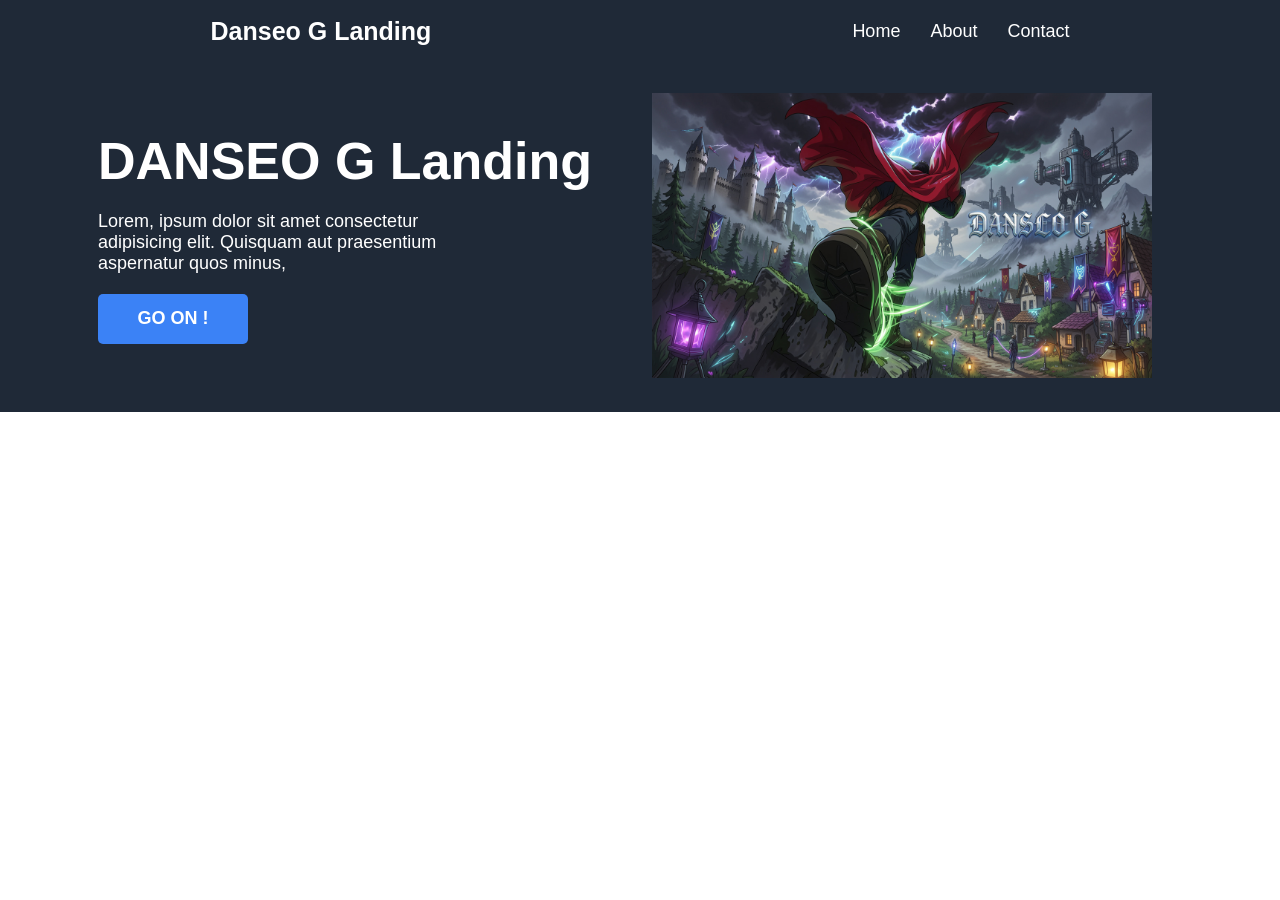
==== index.html @ 507a725f "Set the pages header and hero section Set the pages header and hero section for the landing page of " ====
<!DOCTYPE html>
<html lang="en">
<head>
    <meta charset="UTF-8">
    <meta name="viewport" content="width=device-width, initial-scale=1.0">
    <link rel="stylesheet" href="style.css">
    <title>Danseo G -- By Daniel</title>
</head>
<body>
    <div class="header">
        <h1>Danseo G Landing</h1>
        <ul class="head-links">
            <li><a href="#">Home</a></li>
            <li><a href="#">About</a></li>
            <li><a href="#">Contact</a></li>
        </ul>
    </div>
    <div class="hero">
        <div class="right-section">
            <div class="hero-main-text">DANSEO G Landing</div>
            <p class="hero-text">
                Lorem, ipsum dolor sit amet consectetur adipisicing elit. Quisquam 
                aut praesentium aspernatur quos minus, 
            </p>
            <button class="hero-button">GO ON !</button>
        </div>
        <div class="left-section">
            <img src="images/danseog.png" alt="Danseo G against Time sleeping" id="danseo-hero">
        </div>
    </div>
</body>
</html>
---- style.css ----
/* general padding & margin */

body {
    margin: 0;
    padding: 0;
}

/* header style */
h1 {
    font-size: 25px;
}

h1, a {
    font-family: Roboto, sans-serif;
    color: white;
}

a {
    text-decoration: none;
    font-size: 18px;
    font-weight: 100;
}

.header {
    background-color: #1f2937;
    display: flex;
    justify-content: space-around;
    align-items: center;
}

.head-links {
    display: flex;
    gap: 30px;
    list-style: none;
    margin: 0;
    padding: 0;
}

/* hero section style */

.hero {
    background-color: #1f2937;
    color:white;
    display: flex;
    justify-content: center;
    align-items: center;
    gap: 30px;
}

div.left-section {
    margin: 30px;
    width: 500px;
    height: auto;
}

.right-section {
    display: flex;
    flex-direction: column;
}

img#danseo-hero {
    width: 500px;
    height: auto;
}

.hero-main-text {
    font-size: 52px;
    font-weight: bold;
    font-family: Roboto, sans-serif;
    margin: 0;
}

.hero-text {
    font-size: 18px;
    font-family: Roboto, sans-serif;
    width: 400px;
    margin: 20px 0;
}

button.hero-button {
    width: 150px;
    height: 50px;
    background-color: #3b82f6;
    color: white;
    border: none;
    border-radius: 5px;
    font-size: 18px;
    font-family: Roboto, sans-serif;
    cursor: pointer;
    font-weight: bold;
}
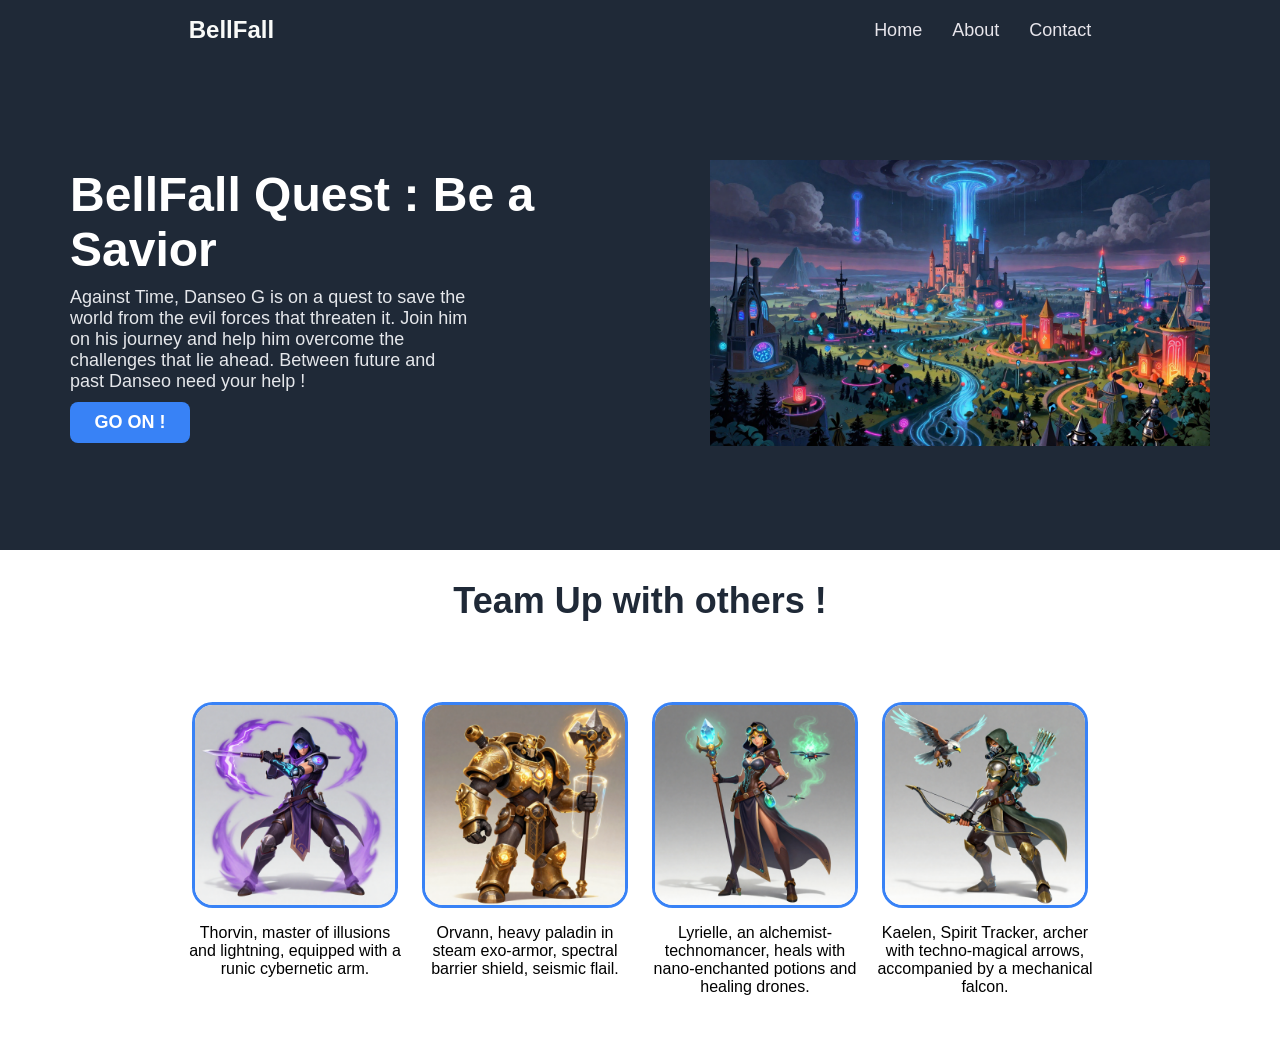
==== commit e0a453e4: "Add Character section to the main page" ====
--- a/index.html
+++ b/index.html
@@ -1,14 +1,16 @@
 <!DOCTYPE html>
 <html lang="en">
+
 <head>
     <meta charset="UTF-8">
     <meta name="viewport" content="width=device-width, initial-scale=1.0">
     <link rel="stylesheet" href="style.css">
-    <title>Danseo G -- By Daniel</title>
+    <title>BellFall</title>
 </head>
+
 <body>
     <div class="header">
-        <h1>Danseo G Landing</h1>
+        <h1>BellFall</h1>
         <ul class="head-links">
             <li><a href="#">Home</a></li>
             <li><a href="#">About</a></li>
@@ -17,16 +19,49 @@
     </div>
     <div class="hero">
         <div class="right-section">
-            <div class="hero-main-text">DANSEO G Landing</div>
+            <div class="hero-main-text">BellFall Quest : Be a Savior</div>
             <p class="hero-text">
-                Lorem, ipsum dolor sit amet consectetur adipisicing elit. Quisquam 
-                aut praesentium aspernatur quos minus, 
+                Against Time, Danseo G is on a quest to save the world from the evil forces that threaten it.
+                Join him on his journey and help him overcome the challenges that lie ahead.
+                Between future and past Danseo need your help !
             </p>
             <button class="hero-button">GO ON !</button>
         </div>
         <div class="left-section">
-            <img src="images/danseog.png" alt="Danseo G against Time sleeping" id="danseo-hero">
+            <img src="images/aethelgard.png" alt="Aethelgard the BellFall hero country" id="country-hero">
+        </div>
+    </div>
+    <div class="info-section-one">
+        <div class="section-one-main-text">
+            Team Up with others !
+        </div>
+        <div class="team-up">
+            <div class="team-card">
+                <img src="images/thorvin.png" alt="Thorvin the main character of the game" class="team-pics">
+                <p class="char-description">
+                    Thorvin, master of illusions and lightning, equipped with a runic cybernetic arm.
+                </p>
+            </div>
+            <div class="team-card">
+                <img src="images/orvann.png" alt="Orvann, The right hand of Thorvin" class="team-pics">
+                <p class="char-description">
+                    Orvann, heavy paladin in steam exo-armor, spectral barrier shield, seismic flail.
+                </p>
+            </div>
+            <div class="team-card">
+                <img src="images/lyrielle.png" alt="Lyrielle, The Enchantress and alchemist" class="team-pics">
+                <p class="char-description">
+                    Lyrielle, an alchemist-technomancer, heals with nano-enchanted potions and healing drones.
+                </p>
+            </div>
+            <div class="team-card">
+                <img src="images/kaelen.png" alt="Kaelen, an Allie of Thorvin" class="team-pics">
+                <p class="char-description">
+                    Kaelen, Spirit Tracker, archer with techno-magical arrows, accompanied by a mechanical falcon.
+                </p>
+            </div>
         </div>
     </div>
 </body>
+
 </html>
--- a/style.css
+++ b/style.css
@@ -4,28 +4,31 @@
 body {
     margin: 0;
     padding: 0;
+    font-family: Roboto, sans-serif;
 }
 
 /* header style */
 h1 {
-    font-size: 25px;
+    font-size: 24px;
+    color: #f9faf8
 }
 
 h1, a {
     font-family: Roboto, sans-serif;
-    color: white;
 }
 
 a {
     text-decoration: none;
     font-size: 18px;
-    font-weight: 100;
+    font-weight: 300;
+    color: #e7e5eb;
 }
 
 .header {
     background-color: #1f2937;
     display: flex;
-    justify-content: space-around;
+    justify-content: center;
+    gap: 600px;
     align-items: center;
 }
 
@@ -45,28 +48,24 @@
     display: flex;
     justify-content: center;
     align-items: center;
-    gap: 30px;
+    gap: 80px;
+    padding: 100px 70px;
 }
 
-div.left-section {
-    margin: 30px;
-    width: 500px;
-    height: auto;
-}
 
 .right-section {
     display: flex;
     flex-direction: column;
 }
 
-img#danseo-hero {
+img#country-hero {
     width: 500px;
     height: auto;
 }
 
 .hero-main-text {
-    font-size: 52px;
-    font-weight: bold;
+    font-size: 48px;
+    font-weight: 900;
     font-family: Roboto, sans-serif;
     margin: 0;
 }
@@ -75,18 +74,61 @@
     font-size: 18px;
     font-family: Roboto, sans-serif;
     width: 400px;
-    margin: 20px 0;
+    margin: 10px 0;
+    color: #e5e7eb
 }
 
 button.hero-button {
-    width: 150px;
-    height: 50px;
-    background-color: #3b82f6;
+    width: 120px;
+    height: auto;
+    padding: 10px;
+    background-color: #3882f6;
     color: white;
     border: none;
-    border-radius: 5px;
+    border-radius: 8px;
     font-size: 18px;
     font-family: Roboto, sans-serif;
     cursor: pointer;
     font-weight: bold;
+    text-align: center;
 }
+
+/* infos section */
+
+.info-section-one {
+    display: flex;
+    flex-direction: column;
+}
+
+.section-one-main-text {
+    font-size: 36px;
+    font-weight: 900;
+    text-align: center;
+    margin: 30px;
+    color:#1f2937;
+}
+
+.team-up {
+    display: flex;
+    justify-content: center;
+    gap: 10px;
+    margin: 50px;
+}
+
+.team-card {
+    width: 220px;
+    display: flex;
+    flex-direction: column;
+    align-items: center;
+}
+
+img.team-pics {
+    width: 200px;
+    height: 200px;
+    border: 3px #3882f6 solid;
+    border-radius: 10%;
+}
+
+p.char-description {
+    text-align: center;
+}
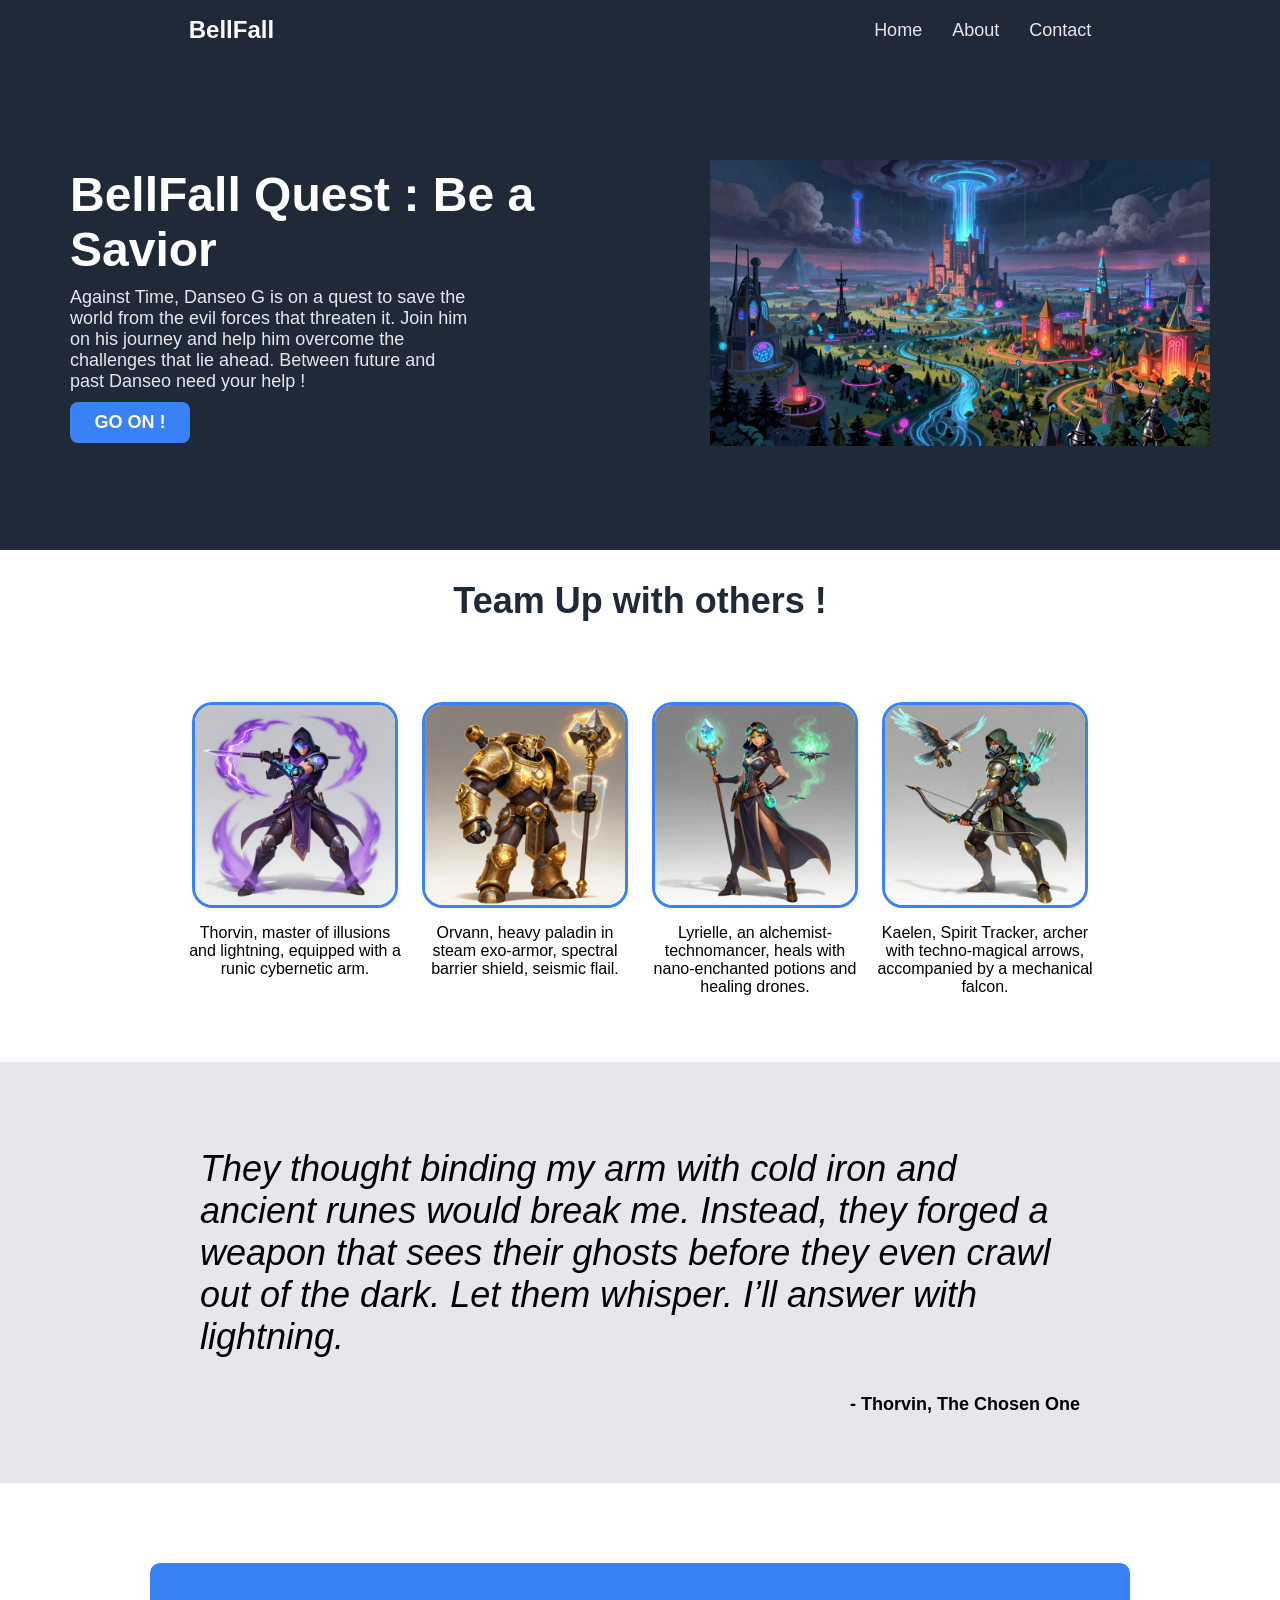
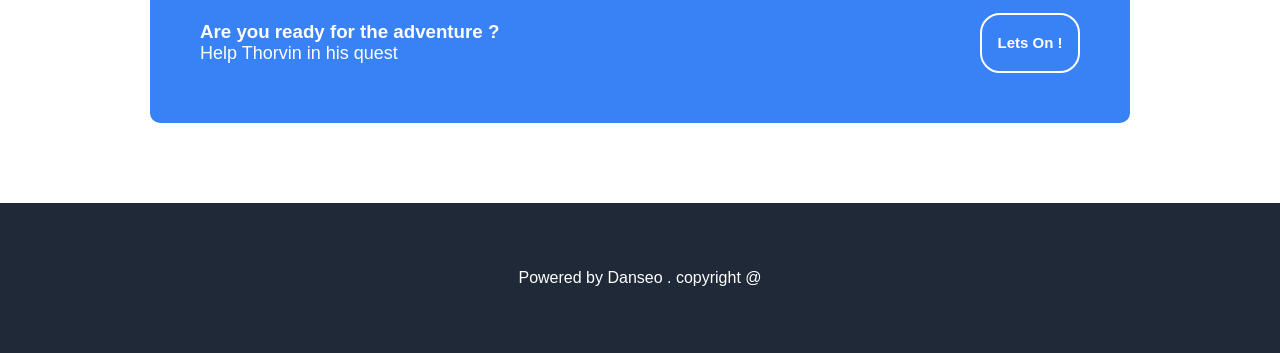
==== commit 0ccc10ff: "Add quote, cta and footer section" ====
--- a/index.html
+++ b/index.html
@@ -62,6 +62,28 @@
             </div>
         </div>
     </div>
+    <div class="quote-section">
+        <p class="main-quote">
+            They thought binding my arm with cold iron and ancient runes would break me.
+            Instead, they forged a weapon that sees their ghosts before they even crawl out of the dark.
+            Let them whisper. I’ll answer with lightning.
+        </p>
+        <p id="author-pin">
+            - Thorvin, The Chosen One
+        </p>
+    </div>
+    <div class="cta-section">
+        <div class="cta-box">
+            <div class="cta-text">
+                <h3>Are you ready for the adventure ?</h3>
+                <p>Help Thorvin in his quest</p>
+            </div>
+            <button class="cta-button">Lets On !</button>
+        </div>
+    </div>
+    <div class="footer">
+        <p>Powered by Danseo . copyright @</p>
+    </div>
 </body>
 
 </html>
--- a/style.css
+++ b/style.css
@@ -131,4 +131,70 @@
 
 p.char-description {
     text-align: center;
+}
+
+/* quote section */
+
+.quote-section {
+    background-color: #e5e7eb;
+    padding: 50px 200px;
+}
+
+p.main-quote {
+    font-size: 36px;
+    font-weight: 300;
+    font-style: italic;
+}
+
+p#author-pin {
+    font-size: 18px;
+    font-weight: 900;
+    text-align: end;
+}
+
+/* cta section */
+
+.cta-section {
+    padding: 80px 150px;
+}
+
+.cta-box {
+    background-color: #3882f6;
+    padding: 50px;
+    display: flex;
+    justify-content: space-between;
+    align-items: center;
+    border-radius: 10px;
+}
+
+.cta-text , .cta-button {
+    color:#ffffff;
+}
+
+.cta-text h3, .cta-text p {
+    margin: 0;
+}
+
+.cta-text p {
+    font-size: 18px;
+    font-weight: 300;
+}
+
+.cta-button {
+    background-color: #3882f6;
+    padding: 10px;
+    border: 2px white solid;
+    border-radius: 20px;
+    width: 100px;
+    height: 60px;
+    cursor: pointer;
+    font-size: 15px;
+    font-weight: 800;
+}
+
+.footer {
+    background-color: #1f2937;
+    color: white;
+    text-align: center;
+    padding: 50px;
 }
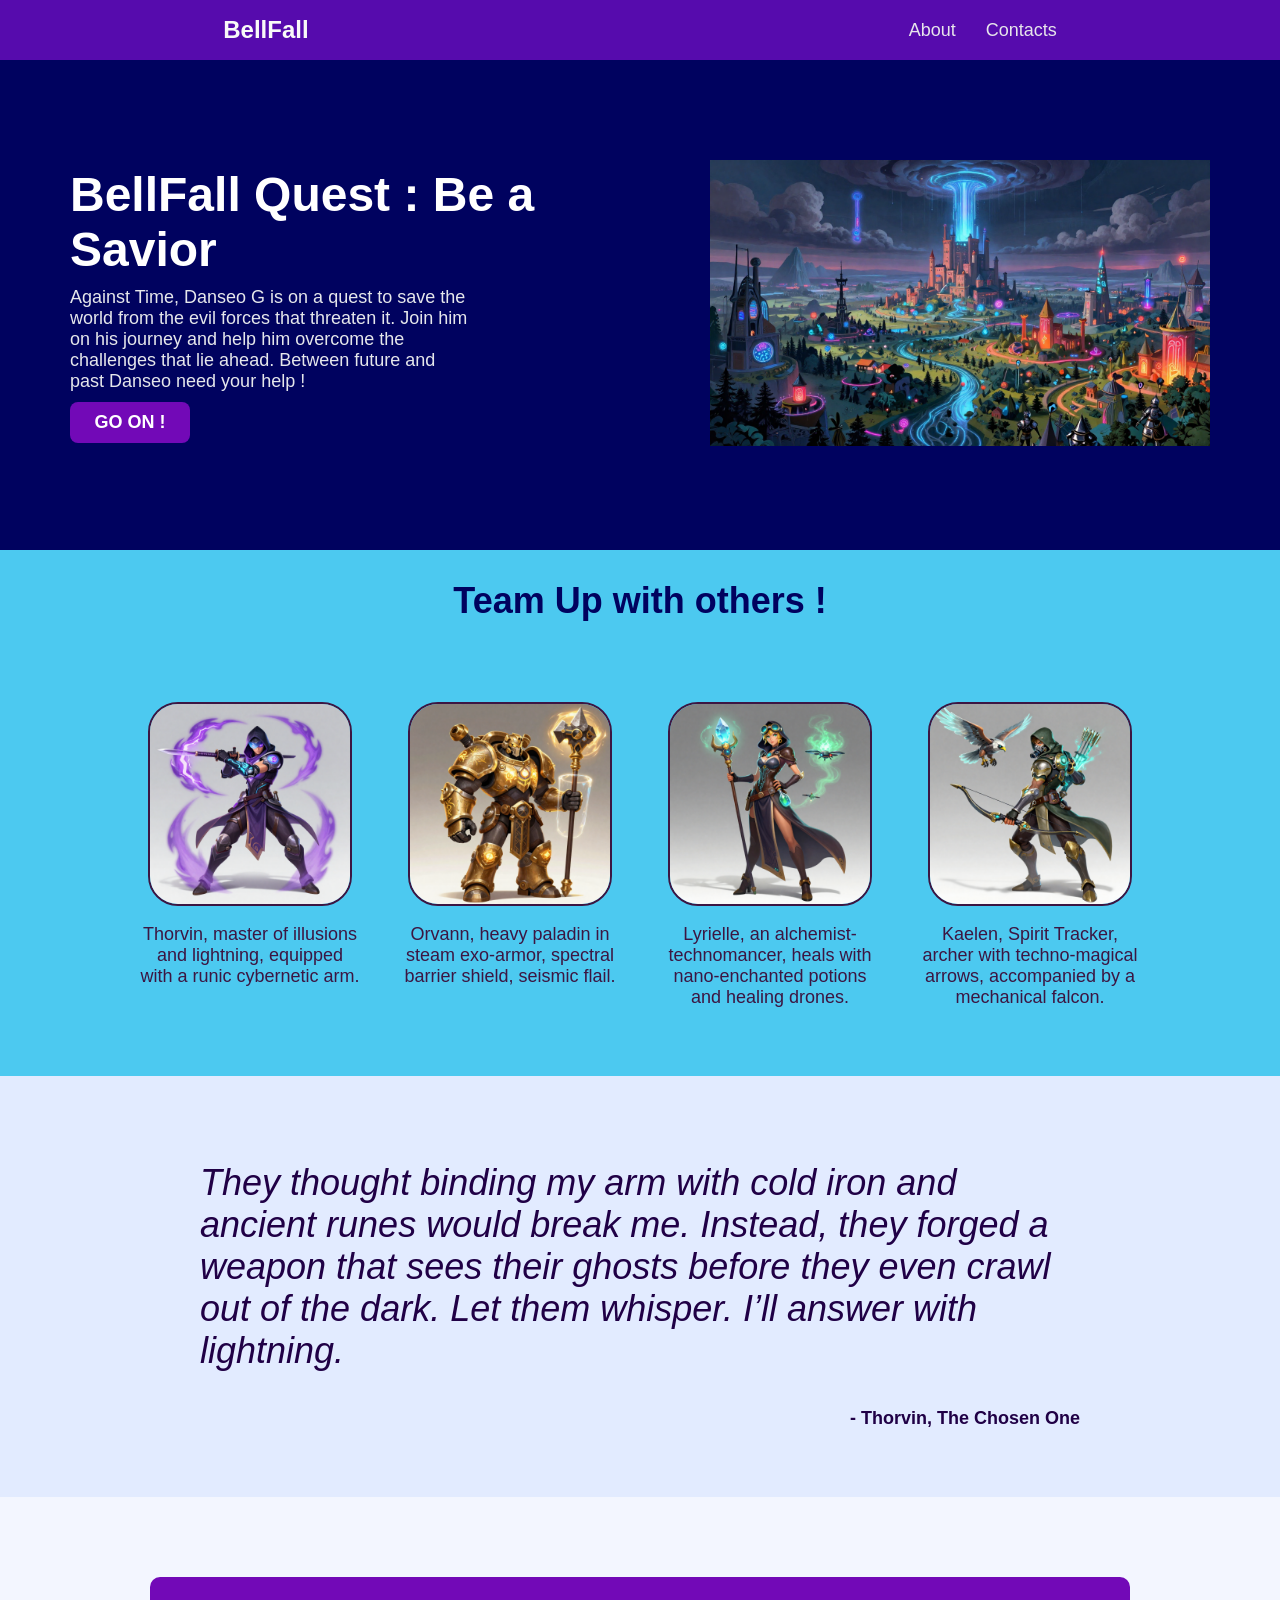
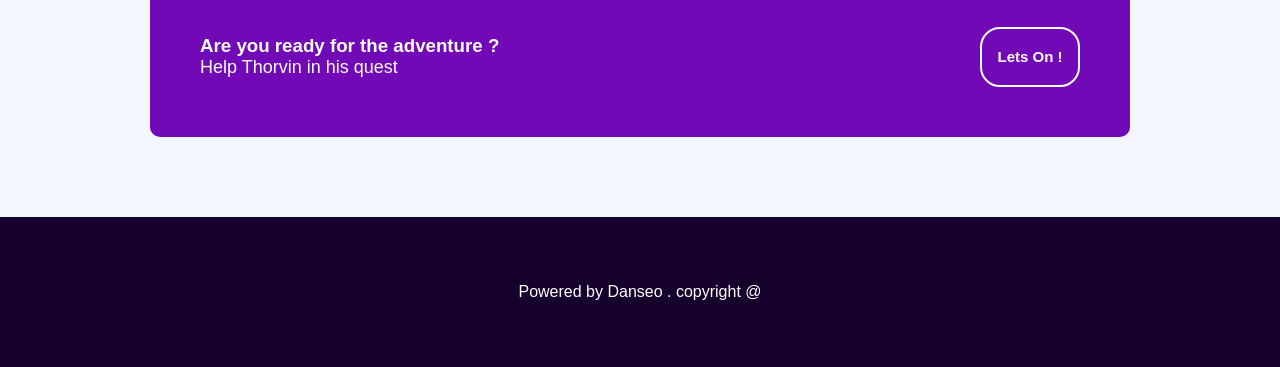
==== commit 4b0ef4ac: "Add Contacts Page and improve UI" ====
--- a/index.html
+++ b/index.html
@@ -9,14 +9,16 @@
 </head>
 
 <body>
+    <!-- Header -->
     <div class="header">
         <h1>BellFall</h1>
         <ul class="head-links">
-            <li><a href="#">Home</a></li>
-            <li><a href="#">About</a></li>
-            <li><a href="#">Contact</a></li>
+            <li><a href="pages/contacts.html#aboutUs">About</a></li>
+            <li><a href="pages/contacts.html">Contacts</a></li>
         </ul>
     </div>
+
+    <!-- Hero section -->
     <div class="hero">
         <div class="right-section">
             <div class="hero-main-text">BellFall Quest : Be a Savior</div>
@@ -31,11 +33,14 @@
             <img src="images/aethelgard.png" alt="Aethelgard the BellFall hero country" id="country-hero">
         </div>
     </div>
+
+    <!-- Info section: team/characters overview -->
     <div class="info-section-one">
         <div class="section-one-main-text">
             Team Up with others !
         </div>
         <div class="team-up">
+            <!-- Individual team member card -->
             <div class="team-card">
                 <img src="images/thorvin.png" alt="Thorvin the main character of the game" class="team-pics">
                 <p class="char-description">
@@ -62,6 +67,8 @@
             </div>
         </div>
     </div>
+
+    <!-- Quote section -->
     <div class="quote-section">
         <p class="main-quote">
             They thought binding my arm with cold iron and ancient runes would break me.
@@ -72,6 +79,8 @@
             - Thorvin, The Chosen One
         </p>
     </div>
+
+    <!-- Call-to-action -->
     <div class="cta-section">
         <div class="cta-box">
             <div class="cta-text">
@@ -81,6 +90,8 @@
             <button class="cta-button">Lets On !</button>
         </div>
     </div>
+
+    <!-- Footer: site credits -->
     <div class="footer">
         <p>Powered by Danseo . copyright @</p>
     </div>
--- a/style.css
+++ b/style.css
@@ -24,8 +24,12 @@
     color: #e7e5eb;
 }
 
+a:hover {
+    text-decoration: underline;
+}
+
 .header {
-    background-color: #1f2937;
+    background-color: #560bad;
     display: flex;
     justify-content: center;
     gap: 600px;
@@ -42,8 +46,8 @@
 
 /* hero section style */
 
-.hero {
-    background-color: #1f2937;
+.hero, .hero2 {
+    background-color: #00025f;
     color:white;
     display: flex;
     justify-content: center;
@@ -82,7 +86,7 @@
     width: 120px;
     height: auto;
     padding: 10px;
-    background-color: #3882f6;
+    background-color: #7209b7;
     color: white;
     border: none;
     border-radius: 8px;
@@ -98,6 +102,7 @@
 .info-section-one {
     display: flex;
     flex-direction: column;
+    background-color: #4cc9f0;
 }
 
 .section-one-main-text {
@@ -105,13 +110,13 @@
     font-weight: 900;
     text-align: center;
     margin: 30px;
-    color:#1f2937;
+    color:#00025f;
 }
 
 .team-up {
     display: flex;
     justify-content: center;
-    gap: 10px;
+    gap: 40px;
     margin: 50px;
 }
 
@@ -125,19 +130,22 @@
 img.team-pics {
     width: 200px;
     height: 200px;
-    border: 3px #3882f6 solid;
-    border-radius: 10%;
+    border: 2px #3c1642 solid;
+    border-radius: 30px;
 }
 
 p.char-description {
     text-align: center;
+    color:#3c1642;
+    font-size: 18px;
 }
 
 /* quote section */
 
 .quote-section {
-    background-color: #e5e7eb;
+    background-color: #e2ebff;
     padding: 50px 200px;
+    color: #200046;
 }
 
 p.main-quote {
@@ -156,10 +164,11 @@
 
 .cta-section {
     padding: 80px 150px;
+    background-color: #f3f6ff;
 }
 
 .cta-box {
-    background-color: #3882f6;
+    background-color: #7209b7;
     padding: 50px;
     display: flex;
     justify-content: space-between;
@@ -181,7 +190,7 @@
 }
 
 .cta-button {
-    background-color: #3882f6;
+    background-color: #7209b7;
     padding: 10px;
     border: 2px white solid;
     border-radius: 20px;
@@ -193,8 +202,83 @@
 }
 
 .footer {
-    background-color: #1f2937;
+    background-color: #15012c;
     color: white;
     text-align: center;
     padding: 50px;
+}
+
+/* styles for contacts.html */ 
+
+.hero2 .first{
+    font-size: 55px;
+    font-weight: 900;
+}
+
+.hero2 .second {
+    width: 600px;
+    height: auto;
+    border-radius: 20px;
+    border: 2px solid #4cc9f0;
+}
+
+.second-section {
+    display: flex;
+    gap: 20px;
+    flex-direction: column;
+    padding: 20px 50px;
+    align-items: center;
+}
+
+.second-section span {
+    font-size: 40px;
+    font-weight: 700;
+    color: #15012c;
+}
+
+.link {
+    font-size: 30px;
+    padding: 30px;
+    border-radius: 20px;
+    border: 2px solid #ffffff;
+}
+
+.stack-two {
+    display: flex;
+    gap: 100px;
+}
+.facebook, .insta, .discord {
+    color: #e7e5eb;
+    text-align: center;
+    cursor: pointer;
+}
+
+.insta {
+    background-color: #8d0076;
+}
+
+.discord {
+    background-color: #1f008d;
+}
+
+.facebook {
+    background-color: #0400ec;
+}
+
+.mail {
+    font-size: 40px;
+    color: #ffffff;
+    background-color: #9c0000;
+    text-align: center;
+}
+
+#aboutUs p {
+    text-align: justify;
+    padding: 0 80px;
+    font-size: 20px;
+    font-weight: 400;
+}
+
+#aboutUs {
+    background-color: #dff8ff;
 }
